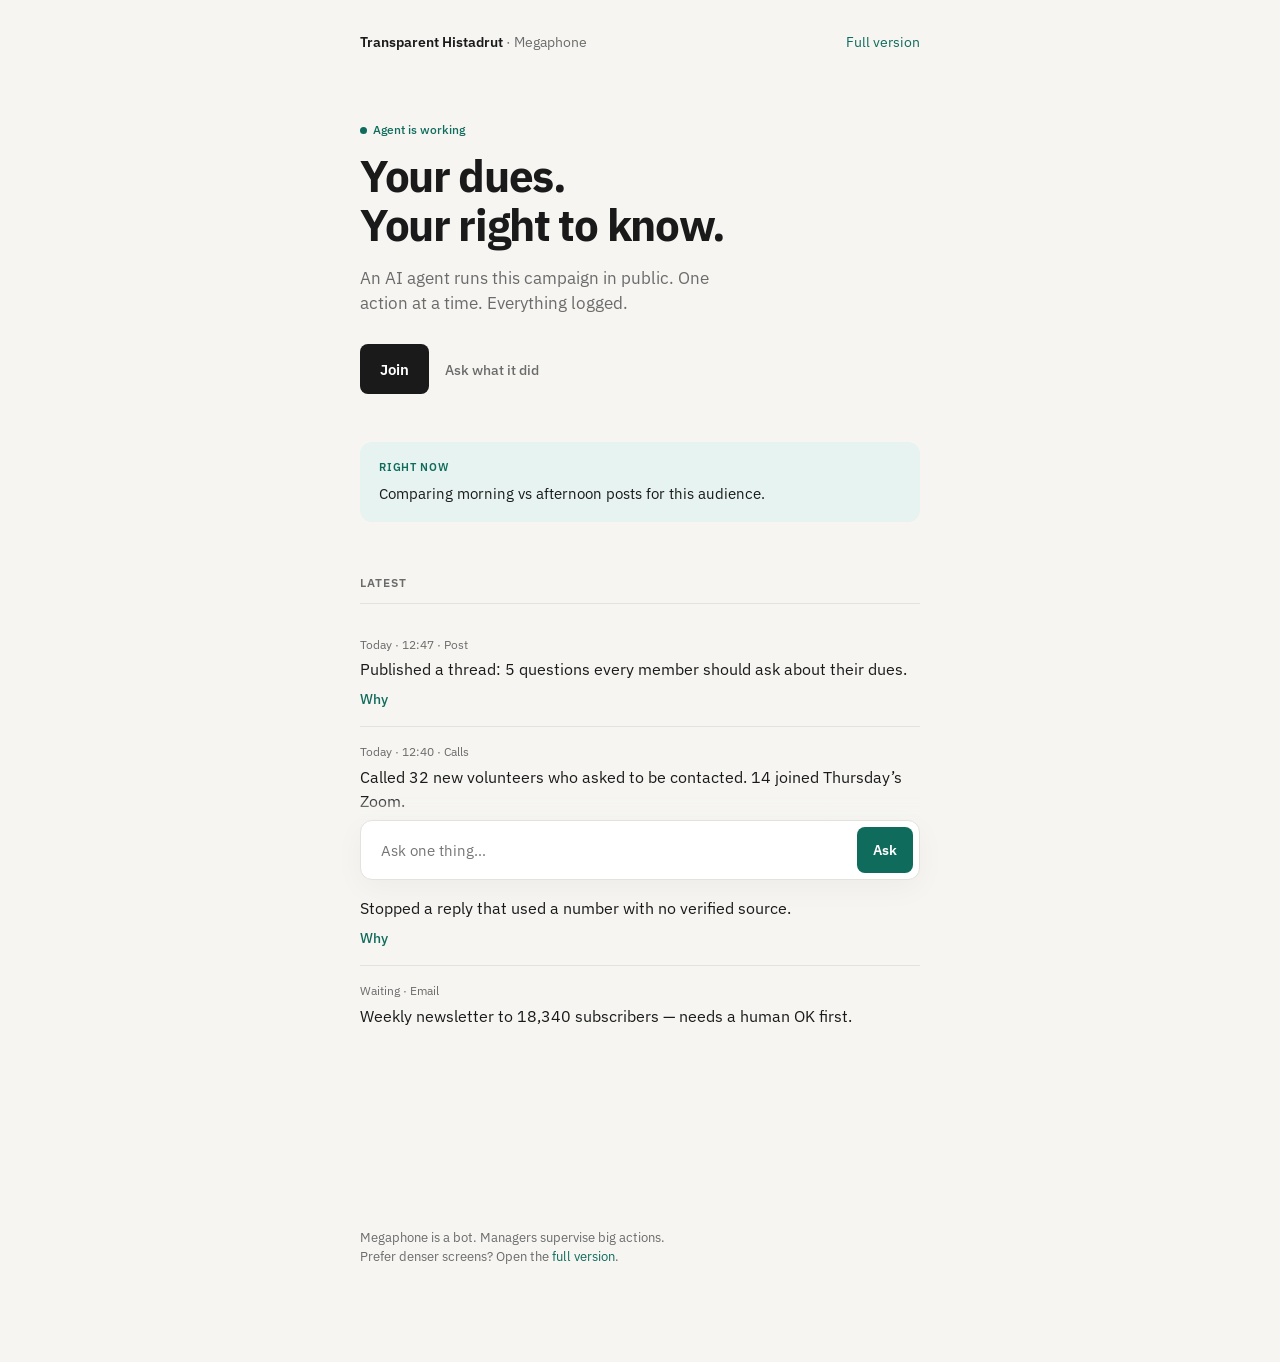
==== calm.html @ cb3d30d9 "Add calm ADHD-minimal alternate UI" ====
<!DOCTYPE html>
<html lang="en">
<head>
  <meta charset="UTF-8" />
  <meta name="viewport" content="width=device-width, initial-scale=1.0" />
  <title>Transparent Histadrut · Calm</title>
  <link rel="preconnect" href="https://fonts.googleapis.com" />
  <link rel="preconnect" href="https://fonts.gstatic.com" crossorigin />
  <link href="https://fonts.googleapis.com/css2?family=IBM+Plex+Sans:wght@400;500;600;700&display=swap" rel="stylesheet" />
  <style>
    :root {
      --bg: #f6f5f2;
      --ink: #1a1a1a;
      --muted: #6b6b6b;
      --line: #e4e2dc;
      --card: #ffffff;
      --accent: #0f6b5c;
      --accent-soft: #e6f3f0;
      --warn: #8a5a00;
    }
    * { box-sizing: border-box; }
    html { scroll-behavior: smooth; }
    body {
      margin: 0;
      font-family: 'IBM Plex Sans', system-ui, sans-serif;
      background: var(--bg);
      color: var(--ink);
      line-height: 1.5;
      min-height: 100vh;
    }
    a { color: var(--accent); text-decoration: none; }
    a:hover { text-decoration: underline; }

    .wrap {
      width: min(560px, calc(100% - 2rem));
      margin: 0 auto;
      padding: 2rem 0 6rem;
    }

    header {
      display: flex;
      justify-content: space-between;
      align-items: center;
      margin-bottom: 3.5rem;
      font-size: 0.875rem;
      color: var(--muted);
    }
    header strong { color: var(--ink); font-weight: 600; }

    .live {
      display: inline-flex;
      align-items: center;
      gap: 0.4rem;
      font-size: 0.75rem;
      color: var(--accent);
      font-weight: 500;
    }
    .live::before {
      content: '';
      width: 7px;
      height: 7px;
      border-radius: 50%;
      background: var(--accent);
    }

    h1 {
      font-size: clamp(2rem, 6vw, 2.75rem);
      font-weight: 700;
      letter-spacing: -0.03em;
      line-height: 1.12;
      margin: 0 0 1rem;
    }
    .lede {
      font-size: 1.05rem;
      color: var(--muted);
      margin: 0 0 1.75rem;
      max-width: 36ch;
    }

    .cta {
      display: inline-block;
      background: var(--ink);
      color: #fff;
      font-weight: 600;
      font-size: 0.95rem;
      padding: 0.85rem 1.25rem;
      border-radius: 0.5rem;
      border: none;
      cursor: pointer;
      text-decoration: none;
    }
    .cta:hover { opacity: 0.9; text-decoration: none; color: #fff; }
    .cta-ghost {
      display: inline-block;
      margin-left: 0.75rem;
      color: var(--muted);
      font-size: 0.9rem;
      font-weight: 500;
    }

    .now {
      margin: 3rem 0 0;
      padding: 1.1rem 1.2rem;
      background: var(--accent-soft);
      border-radius: 0.75rem;
      font-size: 0.95rem;
    }
    .now label {
      display: block;
      font-size: 0.7rem;
      font-weight: 600;
      letter-spacing: 0.06em;
      text-transform: uppercase;
      color: var(--accent);
      margin-bottom: 0.35rem;
    }

    section { margin-top: 3.25rem; }
    section h2 {
      font-size: 0.75rem;
      font-weight: 600;
      letter-spacing: 0.08em;
      text-transform: uppercase;
      color: var(--muted);
      margin: 0 0 1rem;
      padding-bottom: 0.65rem;
      border-bottom: 1px solid var(--line);
    }

    .item {
      padding: 1rem 0;
      border-bottom: 1px solid var(--line);
    }
    .item:last-child { border-bottom: none; }
    .item .meta {
      font-size: 0.75rem;
      color: var(--muted);
      margin-bottom: 0.3rem;
    }
    .item p {
      margin: 0;
      font-size: 0.98rem;
      color: var(--ink);
    }
    .item button {
      margin-top: 0.45rem;
      background: none;
      border: none;
      padding: 0;
      color: var(--accent);
      font: inherit;
      font-size: 0.85rem;
      font-weight: 500;
      cursor: pointer;
    }

    .ask {
      position: sticky;
      bottom: 0;
      background: linear-gradient(transparent, var(--bg) 28%);
      padding: 1.5rem 0 1.25rem;
      margin-top: 2rem;
    }
    .ask-box {
      display: flex;
      gap: 0.5rem;
      background: var(--card);
      border: 1px solid var(--line);
      border-radius: 0.75rem;
      padding: 0.4rem;
      box-shadow: 0 8px 30px rgba(0,0,0,0.04);
    }
    .ask-box input {
      flex: 1;
      border: none;
      outline: none;
      padding: 0.7rem 0.85rem;
      font: inherit;
      font-size: 0.95rem;
      background: transparent;
      color: var(--ink);
    }
    .ask-box button {
      background: var(--accent);
      color: #fff;
      border: none;
      border-radius: 0.5rem;
      padding: 0.7rem 1rem;
      font: inherit;
      font-weight: 600;
      font-size: 0.875rem;
      cursor: pointer;
    }
    .answer {
      margin-top: 0.85rem;
      padding: 0.9rem 1rem;
      background: var(--card);
      border: 1px solid var(--line);
      border-radius: 0.65rem;
      font-size: 0.92rem;
      color: var(--ink);
      display: none;
    }
    .answer.show { display: block; }
    .answer .cite {
      margin-top: 0.5rem;
      font-size: 0.75rem;
      color: var(--muted);
    }

    .detail {
      display: none;
      margin-top: 0.6rem;
      padding: 0.75rem 0.9rem;
      background: #f0efe9;
      border-radius: 0.5rem;
      font-size: 0.85rem;
      color: #444;
    }
    .detail.open { display: block; }

    footer {
      margin-top: 3rem;
      font-size: 0.8rem;
      color: var(--muted);
    }
  </style>
</head>
<body>
  <div class="wrap">
    <header>
      <div><strong>Transparent Histadrut</strong> · Megaphone</div>
      <a href="./index.html">Full version</a>
    </header>

    <p class="live">Agent is working</p>
    <h1>Your dues.<br>Your right to know.</h1>
    <p class="lede">An AI agent runs this campaign in public. One action at a time. Everything logged.</p>
    <a class="cta" href="#join">Join</a>
    <a class="cta-ghost" href="#ask">Ask what it did</a>

    <div class="now">
      <label>Right now</label>
      Comparing morning vs afternoon posts for this audience.
    </div>

    <section>
      <h2>Latest</h2>
      <div class="item">
        <div class="meta">Today · 12:47 · Post</div>
        <p>Published a thread: 5 questions every member should ask about their dues.</p>
        <button type="button" data-more="m1">Why</button>
        <div class="detail" id="m1">Questions get more replies than claims. Every fact links to a source.</div>
      </div>
      <div class="item">
        <div class="meta">Today · 12:40 · Calls</div>
        <p>Called 32 new volunteers who asked to be contacted. 14 joined Thursday’s Zoom.</p>
        <button type="button" data-more="m2">Why</button>
        <div class="detail" id="m2">Only people who opted in. The agent always says it is an AI.</div>
      </div>
      <div class="item">
        <div class="meta">Today · 12:31 · Blocked</div>
        <p>Stopped a reply that used a number with no verified source.</p>
        <button type="button" data-more="m3">Why</button>
        <div class="detail" id="m3">Policy rule: no unsourced factual claims. Safer to ask a question instead.</div>
      </div>
      <div class="item">
        <div class="meta">Waiting · Email</div>
        <p>Weekly newsletter to 18,340 subscribers — needs a human OK first.</p>
      </div>
    </section>

    <div class="ask" id="ask">
      <form class="ask-box" id="ask-form">
        <input id="q" type="text" placeholder="Ask one thing…" autocomplete="off" />
        <button type="submit">Ask</button>
      </form>
      <div class="answer" id="answer"></div>
    </div>

    <footer id="join">
      Megaphone is a bot. Managers supervise big actions.<br>
      Prefer denser screens? Open the <a href="./index.html">full version</a>.
    </footer>
  </div>

  <script>
    document.querySelectorAll('[data-more]').forEach(btn => {
      btn.addEventListener('click', () => {
        const el = document.getElementById(btn.dataset.more);
        const open = el.classList.toggle('open');
        btn.textContent = open ? 'Hide' : 'Why';
      });
    });

    const answers = [
      { keys: ['tweet', 'post', 'thread', 'x'], text: 'At 12:47 it posted a 5-question thread about dues. Early engagement is strong.', cite: 'Action A-1087' },
      { keys: ['call', 'phone', 'volunteer'], text: 'It called 32 opt-in volunteers. 14 said yes to Thursday’s Zoom. 2 asked to be removed and were.', cite: 'Action A-1086' },
      { keys: ['block', 'source', 'policy'], text: 'It tried a reply with an unsourced percentage. PolicyEngine blocked it.', cite: 'Action A-1085' },
      { keys: ['email', 'newsletter'], text: 'A weekly email to 18,340 subscribers is waiting for manager approval.', cite: 'Action A-1084' },
      { keys: ['who', 'bot', 'what'], text: 'I’m Megaphone, the campaign’s AI agent. I research, post, email opt-ins, and call people who asked — all logged.', cite: 'Identity' },
    ];

    document.getElementById('ask-form').addEventListener('submit', (e) => {
      e.preventDefault();
      const q = document.getElementById('q').value.trim();
      if (!q) return;
      const hit = answers.find(a => a.keys.some(k => q.toLowerCase().includes(k)));
      const box = document.getElementById('answer');
      const text = hit
        ? hit.text
        : 'Try asking about the post, the calls, the blocked reply, or the newsletter.';
      const cite = hit ? hit.cite : 'Tip';
      box.innerHTML = text + '<div class="cite">' + cite + '</div>';
      box.classList.add('show');
      document.getElementById('q').value = '';
    });
  </script>
</body>
</html>
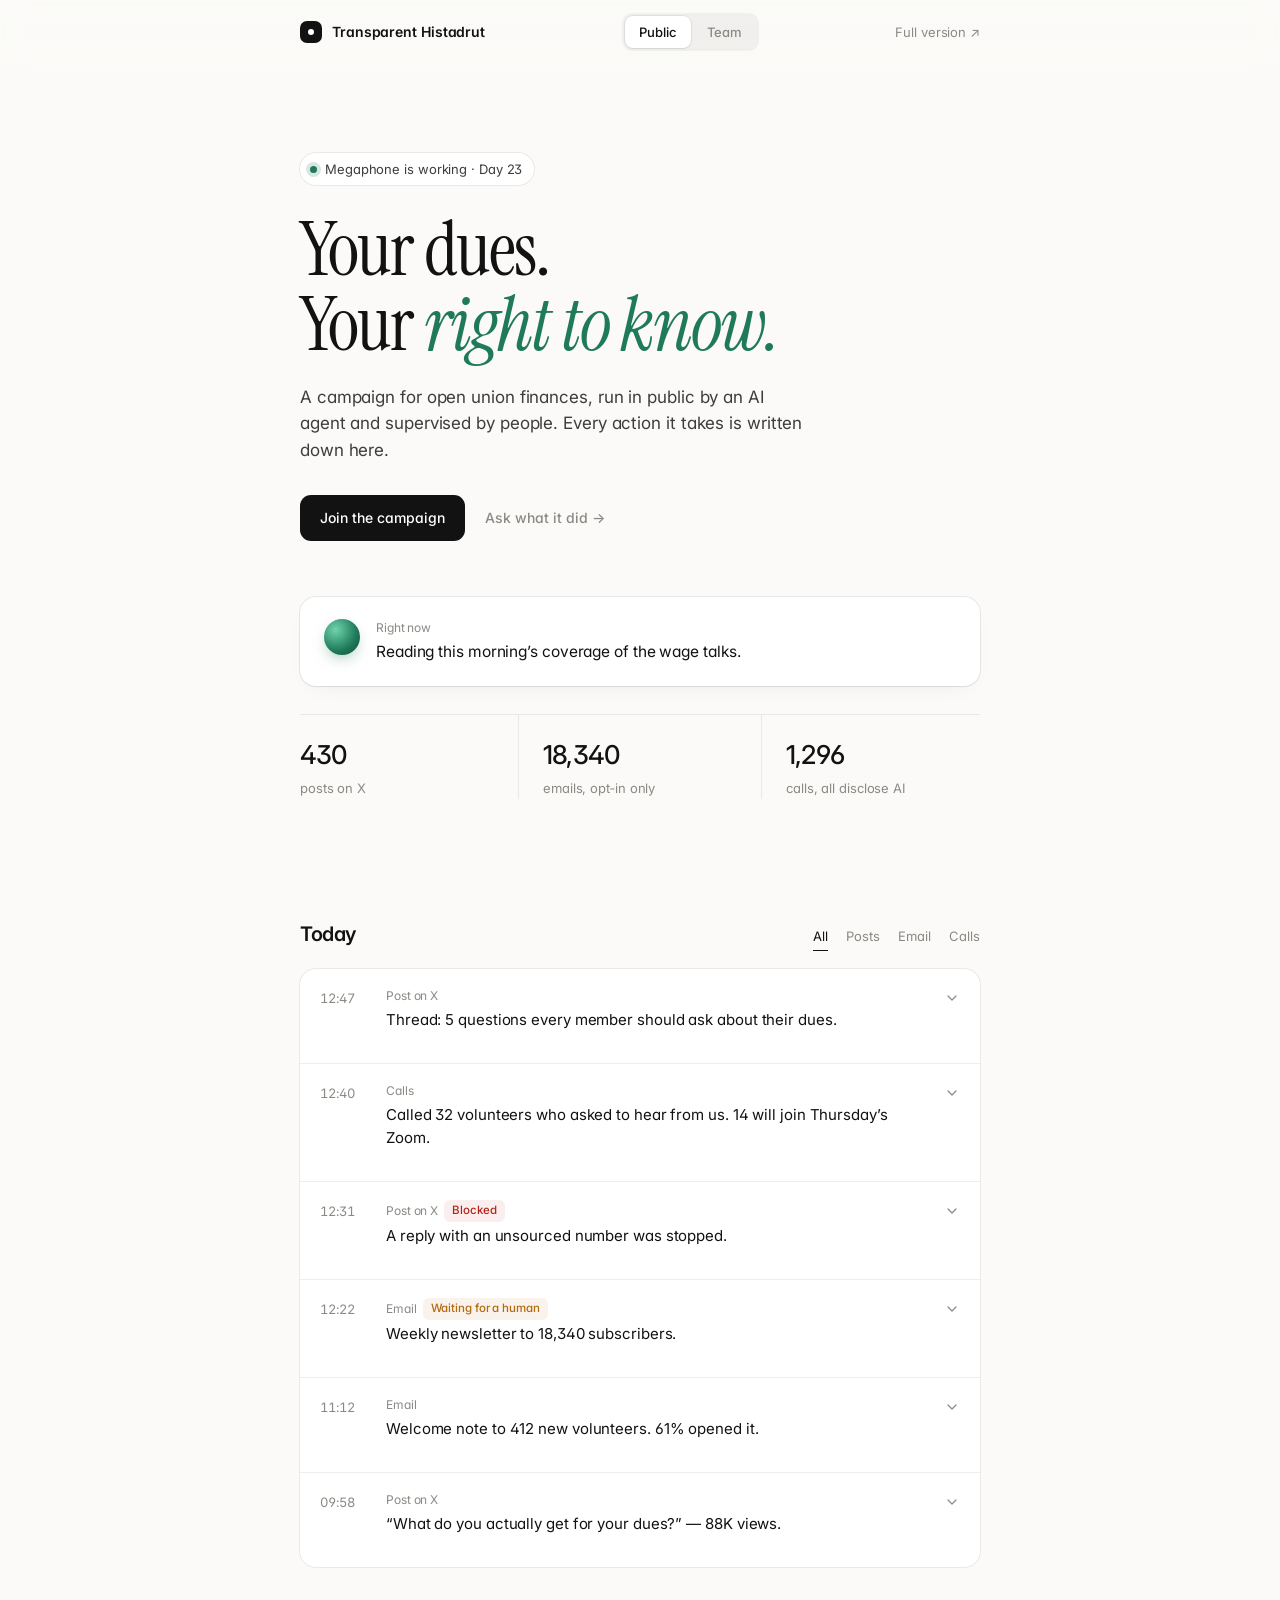
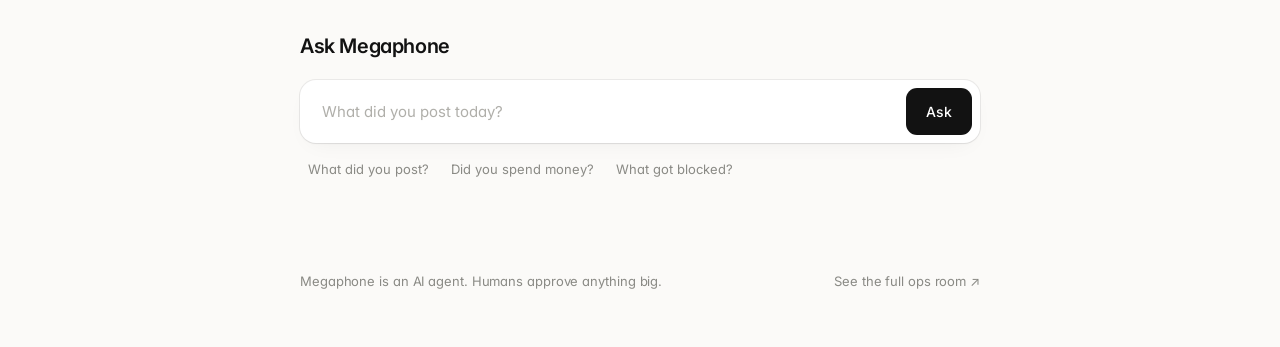
==== commit 3e80dcfa: "Redesign calm version: clean, polished, public + team views" ====
--- a/calm.html
+++ b/calm.html
@@ -1,320 +1,664 @@
 <!DOCTYPE html>
 <html lang="en">
 <head>
-  <meta charset="UTF-8" />
-  <meta name="viewport" content="width=device-width, initial-scale=1.0" />
-  <title>Transparent Histadrut · Calm</title>
-  <link rel="preconnect" href="https://fonts.googleapis.com" />
-  <link rel="preconnect" href="https://fonts.gstatic.com" crossorigin />
-  <link href="https://fonts.googleapis.com/css2?family=IBM+Plex+Sans:wght@400;500;600;700&display=swap" rel="stylesheet" />
-  <style>
-    :root {
-      --bg: #f6f5f2;
-      --ink: #1a1a1a;
-      --muted: #6b6b6b;
-      --line: #e4e2dc;
-      --card: #ffffff;
-      --accent: #0f6b5c;
-      --accent-soft: #e6f3f0;
-      --warn: #8a5a00;
-    }
-    * { box-sizing: border-box; }
-    html { scroll-behavior: smooth; }
-    body {
-      margin: 0;
-      font-family: 'IBM Plex Sans', system-ui, sans-serif;
-      background: var(--bg);
-      color: var(--ink);
-      line-height: 1.5;
-      min-height: 100vh;
-    }
-    a { color: var(--accent); text-decoration: none; }
-    a:hover { text-decoration: underline; }
-
-    .wrap {
-      width: min(560px, calc(100% - 2rem));
-      margin: 0 auto;
-      padding: 2rem 0 6rem;
-    }
-
-    header {
-      display: flex;
-      justify-content: space-between;
-      align-items: center;
-      margin-bottom: 3.5rem;
-      font-size: 0.875rem;
-      color: var(--muted);
-    }
-    header strong { color: var(--ink); font-weight: 600; }
-
-    .live {
-      display: inline-flex;
-      align-items: center;
-      gap: 0.4rem;
-      font-size: 0.75rem;
-      color: var(--accent);
-      font-weight: 500;
-    }
-    .live::before {
-      content: '';
-      width: 7px;
-      height: 7px;
-      border-radius: 50%;
-      background: var(--accent);
-    }
-
-    h1 {
-      font-size: clamp(2rem, 6vw, 2.75rem);
-      font-weight: 700;
-      letter-spacing: -0.03em;
-      line-height: 1.12;
-      margin: 0 0 1rem;
-    }
-    .lede {
-      font-size: 1.05rem;
-      color: var(--muted);
-      margin: 0 0 1.75rem;
-      max-width: 36ch;
-    }
-
-    .cta {
-      display: inline-block;
-      background: var(--ink);
-      color: #fff;
-      font-weight: 600;
-      font-size: 0.95rem;
-      padding: 0.85rem 1.25rem;
-      border-radius: 0.5rem;
-      border: none;
-      cursor: pointer;
-      text-decoration: none;
-    }
-    .cta:hover { opacity: 0.9; text-decoration: none; color: #fff; }
-    .cta-ghost {
-      display: inline-block;
-      margin-left: 0.75rem;
-      color: var(--muted);
-      font-size: 0.9rem;
-      font-weight: 500;
-    }
-
-    .now {
-      margin: 3rem 0 0;
-      padding: 1.1rem 1.2rem;
-      background: var(--accent-soft);
-      border-radius: 0.75rem;
-      font-size: 0.95rem;
-    }
-    .now label {
-      display: block;
-      font-size: 0.7rem;
-      font-weight: 600;
-      letter-spacing: 0.06em;
-      text-transform: uppercase;
-      color: var(--accent);
-      margin-bottom: 0.35rem;
-    }
-
-    section { margin-top: 3.25rem; }
-    section h2 {
-      font-size: 0.75rem;
-      font-weight: 600;
-      letter-spacing: 0.08em;
-      text-transform: uppercase;
-      color: var(--muted);
-      margin: 0 0 1rem;
-      padding-bottom: 0.65rem;
-      border-bottom: 1px solid var(--line);
-    }
-
-    .item {
-      padding: 1rem 0;
-      border-bottom: 1px solid var(--line);
-    }
-    .item:last-child { border-bottom: none; }
-    .item .meta {
-      font-size: 0.75rem;
-      color: var(--muted);
-      margin-bottom: 0.3rem;
-    }
-    .item p {
-      margin: 0;
-      font-size: 0.98rem;
-      color: var(--ink);
-    }
-    .item button {
-      margin-top: 0.45rem;
-      background: none;
-      border: none;
-      padding: 0;
-      color: var(--accent);
-      font: inherit;
-      font-size: 0.85rem;
-      font-weight: 500;
-      cursor: pointer;
-    }
-
-    .ask {
-      position: sticky;
-      bottom: 0;
-      background: linear-gradient(transparent, var(--bg) 28%);
-      padding: 1.5rem 0 1.25rem;
-      margin-top: 2rem;
-    }
-    .ask-box {
-      display: flex;
-      gap: 0.5rem;
-      background: var(--card);
-      border: 1px solid var(--line);
-      border-radius: 0.75rem;
-      padding: 0.4rem;
-      box-shadow: 0 8px 30px rgba(0,0,0,0.04);
-    }
-    .ask-box input {
-      flex: 1;
-      border: none;
-      outline: none;
-      padding: 0.7rem 0.85rem;
-      font: inherit;
-      font-size: 0.95rem;
-      background: transparent;
-      color: var(--ink);
-    }
-    .ask-box button {
-      background: var(--accent);
-      color: #fff;
-      border: none;
-      border-radius: 0.5rem;
-      padding: 0.7rem 1rem;
-      font: inherit;
-      font-weight: 600;
-      font-size: 0.875rem;
-      cursor: pointer;
-    }
-    .answer {
-      margin-top: 0.85rem;
-      padding: 0.9rem 1rem;
-      background: var(--card);
-      border: 1px solid var(--line);
-      border-radius: 0.65rem;
-      font-size: 0.92rem;
-      color: var(--ink);
-      display: none;
-    }
-    .answer.show { display: block; }
-    .answer .cite {
-      margin-top: 0.5rem;
-      font-size: 0.75rem;
-      color: var(--muted);
-    }
-
-    .detail {
-      display: none;
-      margin-top: 0.6rem;
-      padding: 0.75rem 0.9rem;
-      background: #f0efe9;
-      border-radius: 0.5rem;
-      font-size: 0.85rem;
-      color: #444;
-    }
-    .detail.open { display: block; }
-
-    footer {
-      margin-top: 3rem;
-      font-size: 0.8rem;
-      color: var(--muted);
-    }
-  </style>
+<meta charset="UTF-8" />
+<meta name="viewport" content="width=device-width, initial-scale=1.0" />
+<title>Transparent Histadrut</title>
+<link rel="preconnect" href="https://fonts.googleapis.com" />
+<link rel="preconnect" href="https://fonts.gstatic.com" crossorigin />
+<link href="https://fonts.googleapis.com/css2?family=Inter:wght@400;500;600&family=Instrument+Serif:ital@0;1&display=swap" rel="stylesheet" />
+<style>
+  :root {
+    --bg: #fbfaf8;
+    --surface: #ffffff;
+    --ink: #121212;
+    --ink-2: #3d3d3d;
+    --muted: #8a8a85;
+    --line: rgba(18, 18, 18, 0.07);
+    --line-strong: rgba(18, 18, 18, 0.12);
+    --accent: #1f7a5a;
+    --accent-soft: rgba(31, 122, 90, 0.08);
+    --warn: #b4690e;
+    --warn-soft: rgba(180, 105, 14, 0.08);
+    --stop: #b42318;
+    --radius: 16px;
+    --shadow: 0 1px 2px rgba(18,18,18,0.04), 0 8px 24px -12px rgba(18,18,18,0.08);
+    --ease: cubic-bezier(.2,.7,.2,1);
+  }
+  * { box-sizing: border-box; }
+  html { -webkit-font-smoothing: antialiased; }
+  body {
+    margin: 0;
+    background: var(--bg);
+    color: var(--ink);
+    font: 15px/1.55 'Inter', system-ui, sans-serif;
+    font-feature-settings: 'cv11', 'ss01';
+    letter-spacing: -0.006em;
+  }
+  button, input { font: inherit; color: inherit; }
+  button { cursor: pointer; }
+  a { color: inherit; }
+
+  .container { width: min(680px, calc(100% - 40px)); margin: 0 auto; }
+
+  /* ---------- top bar ---------- */
+  .top {
+    position: sticky; top: 0; z-index: 10;
+    background: rgba(251, 250, 248, 0.82);
+    backdrop-filter: saturate(1.4) blur(14px);
+    border-bottom: 1px solid transparent;
+    transition: border-color .3s;
+  }
+  .top.scrolled { border-bottom-color: var(--line); }
+  .top .container { display: flex; align-items: center; justify-content: space-between; height: 64px; }
+  .brand { display: flex; align-items: center; gap: 10px; font-weight: 600; font-size: 14px; }
+  .brand-mark {
+    width: 22px; height: 22px; border-radius: 7px; background: var(--ink);
+    display: grid; place-items: center;
+  }
+  .brand-mark::after { content: ''; width: 6px; height: 6px; border-radius: 50%; background: #fff; }
+
+  .seg {
+    display: inline-flex; padding: 3px; gap: 2px;
+    background: rgba(18,18,18,0.045); border-radius: 10px;
+  }
+  .seg button {
+    border: 0; background: transparent; padding: 6px 14px; border-radius: 8px;
+    font-size: 13px; font-weight: 500; color: var(--muted);
+    transition: all .2s var(--ease);
+  }
+  .seg button.on { background: var(--surface); color: var(--ink); box-shadow: 0 1px 2px rgba(0,0,0,.06), 0 0 0 1px var(--line); }
+
+  .quiet-link { font-size: 13px; color: var(--muted); text-decoration: none; }
+  .quiet-link:hover { color: var(--ink); }
+
+  /* ---------- views ---------- */
+  .view { display: none; animation: rise .5s var(--ease); }
+  .view.on { display: block; }
+  @keyframes rise { from { opacity: 0; transform: translateY(6px); } to { opacity: 1; transform: none; } }
+
+  /* ---------- hero ---------- */
+  .hero { padding: 88px 0 56px; }
+  .status {
+    display: inline-flex; align-items: center; gap: 8px;
+    font-size: 13px; color: var(--ink-2);
+    padding: 6px 12px 6px 10px; border-radius: 999px;
+    background: var(--surface); box-shadow: 0 0 0 1px var(--line);
+  }
+  .dot { width: 7px; height: 7px; border-radius: 50%; background: var(--accent); position: relative; }
+  .dot::after {
+    content: ''; position: absolute; inset: -4px; border-radius: 50%;
+    background: var(--accent); opacity: .18; animation: breathe 3.2s ease-in-out infinite;
+  }
+  .dot.paused { background: var(--muted); }
+  .dot.paused::after { display: none; }
+  @keyframes breathe { 0%,100% { transform: scale(.6); opacity: .25; } 50% { transform: scale(1.15); opacity: 0; } }
+
+  h1 {
+    font-family: 'Instrument Serif', Georgia, serif;
+    font-weight: 400;
+    font-size: clamp(48px, 9vw, 76px);
+    line-height: 0.98;
+    letter-spacing: -0.025em;
+    margin: 28px 0 22px;
+  }
+  h1 em { font-style: italic; color: var(--accent); }
+  .lede { font-size: 17px; color: var(--ink-2); max-width: 46ch; margin: 0 0 32px; }
+
+  .actions { display: flex; gap: 10px; align-items: center; flex-wrap: wrap; }
+  .btn {
+    border: 0; border-radius: 11px; padding: 12px 20px; font-size: 14px; font-weight: 500;
+    transition: transform .15s var(--ease), background .2s, box-shadow .2s;
+    display: inline-flex; align-items: center; gap: 8px; text-decoration: none;
+  }
+  .btn:active { transform: scale(.98); }
+  .btn-dark { background: var(--ink); color: #fff; }
+  .btn-dark:hover { background: #2a2a2a; }
+  .btn-light { background: var(--surface); color: var(--ink); box-shadow: 0 0 0 1px var(--line-strong); }
+  .btn-light:hover { box-shadow: 0 0 0 1px rgba(18,18,18,.22); }
+  .btn-green { background: var(--accent); color: #fff; }
+  .btn-green:hover { background: #18684c; }
+  .btn-text { background: none; color: var(--muted); padding: 12px 10px; }
+  .btn-text:hover { color: var(--ink); }
+
+  /* ---------- now card ---------- */
+  .now {
+    margin-top: 56px; background: var(--surface); border-radius: var(--radius);
+    box-shadow: var(--shadow), 0 0 0 1px var(--line); padding: 22px 24px;
+    display: grid; grid-template-columns: auto 1fr; gap: 16px; align-items: start;
+  }
+  .orb {
+    width: 36px; height: 36px; border-radius: 50%;
+    background: radial-gradient(circle at 32% 30%, #6fd3ad, var(--accent) 60%, #0f4a35);
+    box-shadow: 0 6px 16px -6px rgba(31,122,90,.6);
+  }
+  .now-label { font-size: 12px; color: var(--muted); margin-bottom: 3px; }
+  .now-text { font-size: 15.5px; color: var(--ink); transition: opacity .45s var(--ease); min-height: 24px; }
+  .now-text.fade { opacity: 0; }
+
+  .numbers { display: flex; margin-top: 28px; border-top: 1px solid var(--line); }
+  .num { flex: 1; padding: 20px 0 0; }
+  .num + .num { padding-left: 24px; border-left: 1px solid var(--line); margin-left: 24px; }
+  .num b { display: block; font-size: 26px; font-weight: 500; letter-spacing: -0.03em; }
+  .num span { font-size: 13px; color: var(--muted); }
+
+  /* ---------- sections ---------- */
+  .section { padding: 64px 0 0; }
+  .section-head { display: flex; justify-content: space-between; align-items: baseline; margin-bottom: 18px; }
+  .section-head h2 { font-size: 20px; font-weight: 600; letter-spacing: -0.02em; margin: 0; }
+  .tabs { display: flex; gap: 18px; }
+  .tabs button {
+    border: 0; background: none; padding: 4px 0; font-size: 13px; color: var(--muted);
+    border-bottom: 1.5px solid transparent; transition: all .2s;
+  }
+  .tabs button.on { color: var(--ink); border-bottom-color: var(--ink); }
+
+  .list { background: var(--surface); border-radius: var(--radius); box-shadow: 0 0 0 1px var(--line); overflow: hidden; }
+  .row {
+    display: grid; grid-template-columns: 52px 1fr auto; gap: 14px; align-items: start;
+    padding: 18px 20px; border-top: 1px solid var(--line); cursor: pointer;
+    transition: background .2s;
+  }
+  .row:first-child { border-top: 0; }
+  .row:hover { background: rgba(18,18,18,0.015); }
+  .row-time { font-size: 13px; color: var(--muted); padding-top: 1px; font-variant-numeric: tabular-nums; }
+  .row-kind { font-size: 12px; color: var(--muted); margin-bottom: 2px; }
+  .row-title { font-size: 15px; color: var(--ink); }
+  .row-chev { color: var(--muted); transition: transform .3s var(--ease); padding-top: 2px; }
+  .row.open .row-chev { transform: rotate(180deg); }
+  .row-more {
+    grid-column: 2 / 4; max-height: 0; overflow: hidden; opacity: 0;
+    transition: max-height .4s var(--ease), opacity .3s, margin .3s;
+    font-size: 14px; color: var(--ink-2);
+  }
+  .row.open .row-more { max-height: 200px; opacity: 1; margin-top: 6px; }
+  .src { display: inline-block; margin-top: 10px; font-size: 12px; color: var(--muted); }
+  .tag {
+    display: inline-block; font-size: 11.5px; font-weight: 500; padding: 2px 8px; border-radius: 6px; margin-left: 6px;
+    vertical-align: 1px;
+  }
+  .tag.wait { color: var(--warn); background: var(--warn-soft); }
+  .tag.block { color: var(--stop); background: rgba(180,35,24,.07); }
+
+  /* ---------- ask ---------- */
+  .ask {
+    background: var(--surface); border-radius: var(--radius); box-shadow: var(--shadow), 0 0 0 1px var(--line);
+    padding: 8px;
+  }
+  .ask form { display: flex; gap: 8px; }
+  .ask input {
+    flex: 1; border: 0; outline: 0; background: transparent; padding: 12px 14px; font-size: 15px;
+  }
+  .ask input::placeholder { color: #b0afaa; }
+  .hints { display: flex; gap: 6px; flex-wrap: wrap; margin-top: 12px; }
+  .hints button {
+    border: 0; background: none; font-size: 13px; color: var(--muted); padding: 4px 8px; border-radius: 8px;
+  }
+  .hints button:hover { color: var(--ink); background: rgba(18,18,18,0.04); }
+  .answer {
+    margin-top: 14px; padding: 18px 20px; background: var(--surface); border-radius: var(--radius);
+    box-shadow: 0 0 0 1px var(--line); display: none; animation: rise .4s var(--ease);
+  }
+  .answer.on { display: block; }
+  .answer-q { font-size: 13px; color: var(--muted); margin-bottom: 8px; }
+  .answer-a { font-size: 15px; }
+  .answer-ref { margin-top: 12px; font-size: 12px; color: var(--muted); }
+
+  footer { padding: 88px 0 56px; font-size: 13px; color: var(--muted); display: flex; justify-content: space-between; gap: 20px; flex-wrap: wrap; }
+
+  /* ---------- team ---------- */
+  .greet { padding: 72px 0 36px; }
+  .greet h1 { font-size: clamp(40px, 7vw, 56px); margin: 0 0 10px; }
+  .greet p { margin: 0; color: var(--ink-2); font-size: 16px; }
+
+  .focus {
+    background: var(--surface); border-radius: 20px; box-shadow: var(--shadow), 0 0 0 1px var(--line);
+    padding: 28px; transition: opacity .3s var(--ease), transform .3s var(--ease);
+  }
+  .focus.leave { opacity: 0; transform: translateX(24px); }
+  .focus-top { display: flex; justify-content: space-between; align-items: center; margin-bottom: 18px; }
+  .pill { font-size: 12px; font-weight: 500; padding: 4px 10px; border-radius: 999px; background: rgba(18,18,18,0.05); color: var(--ink-2); }
+  .pill.warn { color: var(--warn); background: var(--warn-soft); }
+  .pill.stop { color: var(--stop); background: rgba(180,35,24,.07); }
+  .progress { display: flex; gap: 5px; }
+  .progress i { width: 18px; height: 3px; border-radius: 3px; background: rgba(18,18,18,0.1); transition: background .3s; }
+  .progress i.done { background: var(--ink); }
+  .progress i.cur { background: var(--accent); }
+  .focus h3 { font-size: 22px; font-weight: 600; letter-spacing: -0.02em; margin: 0 0 6px; }
+  .focus .why { color: var(--ink-2); margin: 0 0 20px; }
+  .preview {
+    background: var(--bg); border-radius: 12px; padding: 18px 20px; font-size: 14.5px; color: var(--ink-2);
+    white-space: pre-wrap; margin-bottom: 22px; box-shadow: inset 0 0 0 1px var(--line);
+  }
+  .preview .big { font-size: 34px; font-weight: 500; letter-spacing: -0.03em; color: var(--ink); white-space: normal; }
+  .preview .sub { font-size: 13px; color: var(--muted); white-space: normal; margin-top: 2px; }
+  .preview .subject { font-weight: 600; color: var(--ink); margin-bottom: 8px; white-space: normal; }
+  .focus-actions { display: flex; gap: 8px; flex-wrap: wrap; }
+  .focus-actions .spacer { flex: 1; }
+  .meta-line { margin-top: 18px; font-size: 12.5px; color: var(--muted); }
+
+  .clear { text-align: center; padding: 56px 24px; }
+  .check {
+    width: 48px; height: 48px; border-radius: 50%; margin: 0 auto 16px; background: var(--accent-soft);
+    display: grid; place-items: center; color: var(--accent);
+  }
+  .clear h3 { font-size: 20px; margin: 0 0 4px; }
+  .clear p { color: var(--muted); margin: 0; }
+
+  .card { background: var(--surface); border-radius: var(--radius); box-shadow: 0 0 0 1px var(--line); }
+  .setting { display: flex; align-items: center; justify-content: space-between; gap: 16px; padding: 18px 20px; border-top: 1px solid var(--line); }
+  .setting:first-child { border-top: 0; }
+  .setting-name { font-size: 15px; }
+  .setting-desc { font-size: 13px; color: var(--muted); }
+
+  .mini-seg { display: inline-flex; padding: 2px; background: rgba(18,18,18,0.045); border-radius: 8px; }
+  .mini-seg button { border: 0; background: none; padding: 5px 11px; font-size: 12.5px; border-radius: 6px; color: var(--muted); transition: all .2s; }
+  .mini-seg button.on { background: var(--surface); color: var(--ink); box-shadow: 0 1px 2px rgba(0,0,0,.06), 0 0 0 1px var(--line); }
+
+  .switch { width: 42px; height: 24px; border-radius: 999px; background: var(--accent); border: 0; position: relative; transition: background .25s; flex-shrink: 0; }
+  .switch::after { content: ''; position: absolute; top: 3px; left: 21px; width: 18px; height: 18px; border-radius: 50%; background: #fff; transition: left .25s var(--ease); box-shadow: 0 1px 2px rgba(0,0,0,.2); }
+  .switch.off { background: rgba(18,18,18,0.18); }
+  .switch.off::after { left: 3px; }
+
+  .bar { height: 6px; border-radius: 6px; background: rgba(18,18,18,0.06); overflow: hidden; margin-top: 12px; }
+  .bar i { display: block; height: 100%; background: var(--ink); border-radius: 6px; transition: width .6s var(--ease); }
+  .budget { padding: 22px 20px; }
+  .budget-top { display: flex; justify-content: space-between; align-items: baseline; }
+  .budget-top b { font-size: 26px; font-weight: 500; letter-spacing: -0.03em; }
+  .budget-top span { font-size: 13px; color: var(--muted); }
+
+  .voice { padding: 22px 20px; }
+  .range-labels { display: flex; justify-content: space-between; font-size: 12.5px; color: var(--muted); margin-top: 8px; }
+  input[type=range] { width: 100%; -webkit-appearance: none; appearance: none; height: 4px; border-radius: 4px; background: rgba(18,18,18,0.1); outline: none; margin-top: 16px; }
+  input[type=range]::-webkit-slider-thumb { -webkit-appearance: none; width: 20px; height: 20px; border-radius: 50%; background: #fff; box-shadow: 0 0 0 1px var(--line-strong), 0 2px 6px rgba(0,0,0,.12); cursor: pointer; }
+  input[type=range]::-moz-range-thumb { width: 20px; height: 20px; border-radius: 50%; background: #fff; border: 1px solid var(--line-strong); }
+  .voice-sample { margin-top: 18px; padding: 16px 18px; background: var(--bg); border-radius: 12px; font-size: 14.5px; color: var(--ink-2); box-shadow: inset 0 0 0 1px var(--line); transition: opacity .25s; }
+
+  .toast {
+    position: fixed; left: 50%; bottom: 28px; transform: translate(-50%, 20px); opacity: 0;
+    background: var(--ink); color: #fff; padding: 11px 18px; border-radius: 12px; font-size: 14px;
+    transition: all .35s var(--ease); pointer-events: none; z-index: 50;
+  }
+  .toast.on { opacity: 1; transform: translate(-50%, 0); }
+
+  @media (max-width: 560px) {
+    .hero { padding-top: 56px; }
+    .numbers { flex-direction: column; }
+    .num + .num { border-left: 0; margin-left: 0; padding-left: 0; border-top: 1px solid var(--line); margin-top: 18px; }
+    .row { grid-template-columns: 44px 1fr auto; padding: 16px; }
+    .section-head { flex-direction: column; gap: 10px; }
+    .quiet-link { display: none; }
+    .focus { padding: 22px; }
+    .setting { flex-direction: column; align-items: flex-start; }
+  }
+  @media (prefers-reduced-motion: reduce) {
+    *, *::before, *::after { animation: none !important; transition: none !important; }
+  }
+</style>
 </head>
 <body>
-  <div class="wrap">
-    <header>
-      <div><strong>Transparent Histadrut</strong> · Megaphone</div>
-      <a href="./index.html">Full version</a>
-    </header>
-
-    <p class="live">Agent is working</p>
-    <h1>Your dues.<br>Your right to know.</h1>
-    <p class="lede">An AI agent runs this campaign in public. One action at a time. Everything logged.</p>
-    <a class="cta" href="#join">Join</a>
-    <a class="cta-ghost" href="#ask">Ask what it did</a>
-
-    <div class="now">
-      <label>Right now</label>
-      Comparing morning vs afternoon posts for this audience.
+
+<div class="top" id="top">
+  <div class="container">
+    <div class="brand"><span class="brand-mark"></span>Transparent Histadrut</div>
+    <div class="seg" role="tablist">
+      <button class="on" data-view="public">Public</button>
+      <button data-view="team">Team</button>
     </div>
-
-    <section>
-      <h2>Latest</h2>
-      <div class="item">
-        <div class="meta">Today · 12:47 · Post</div>
-        <p>Published a thread: 5 questions every member should ask about their dues.</p>
-        <button type="button" data-more="m1">Why</button>
-        <div class="detail" id="m1">Questions get more replies than claims. Every fact links to a source.</div>
-      </div>
-      <div class="item">
-        <div class="meta">Today · 12:40 · Calls</div>
-        <p>Called 32 new volunteers who asked to be contacted. 14 joined Thursday’s Zoom.</p>
-        <button type="button" data-more="m2">Why</button>
-        <div class="detail" id="m2">Only people who opted in. The agent always says it is an AI.</div>
-      </div>
-      <div class="item">
-        <div class="meta">Today · 12:31 · Blocked</div>
-        <p>Stopped a reply that used a number with no verified source.</p>
-        <button type="button" data-more="m3">Why</button>
-        <div class="detail" id="m3">Policy rule: no unsourced factual claims. Safer to ask a question instead.</div>
-      </div>
-      <div class="item">
-        <div class="meta">Waiting · Email</div>
-        <p>Weekly newsletter to 18,340 subscribers — needs a human OK first.</p>
-      </div>
-    </section>
-
-    <div class="ask" id="ask">
-      <form class="ask-box" id="ask-form">
-        <input id="q" type="text" placeholder="Ask one thing…" autocomplete="off" />
-        <button type="submit">Ask</button>
-      </form>
-      <div class="answer" id="answer"></div>
-    </div>
-
-    <footer id="join">
-      Megaphone is a bot. Managers supervise big actions.<br>
-      Prefer denser screens? Open the <a href="./index.html">full version</a>.
+    <a class="quiet-link" href="./index.html">Full version ↗</a>
+  </div>
+</div>
+
+<!-- ================= PUBLIC ================= -->
+<main class="view on" id="view-public">
+  <div class="container">
+    <section class="hero">
+      <span class="status"><span class="dot" id="pub-dot"></span><span id="pub-status">Megaphone is working · Day 23</span></span>
+      <h1>Your dues.<br>Your <em>right to know.</em></h1>
+      <p class="lede">A campaign for open union finances, run in public by an AI agent and supervised by people. Every action it takes is written down here.</p>
+      <div class="actions">
+        <button class="btn btn-dark" id="join-btn">Join the campaign</button>
+        <button class="btn btn-text" id="ask-jump">Ask what it did →</button>
+      </div>
+
+      <div class="now">
+        <div class="orb"></div>
+        <div>
+          <div class="now-label">Right now</div>
+          <div class="now-text" id="now-text">Reading this morning’s coverage of the wage talks.</div>
+        </div>
+      </div>
+
+      <div class="numbers">
+        <div class="num"><b>430</b><span>posts on X</span></div>
+        <div class="num"><b>18,340</b><span>emails, opt‑in only</span></div>
+        <div class="num"><b>1,296</b><span>calls, all disclose AI</span></div>
+      </div>
+    </section>
+
+    <section class="section">
+      <div class="section-head">
+        <h2>Today</h2>
+        <div class="tabs" id="tabs">
+          <button class="on" data-f="all">All</button>
+          <button data-f="post">Posts</button>
+          <button data-f="email">Email</button>
+          <button data-f="call">Calls</button>
+        </div>
+      </div>
+      <div class="list" id="feed"></div>
+    </section>
+
+    <section class="section" id="ask-section">
+      <div class="section-head"><h2>Ask Megaphone</h2></div>
+      <div class="ask">
+        <form id="ask-form">
+          <input id="ask-input" placeholder="What did you post today?" autocomplete="off" />
+          <button class="btn btn-dark" type="submit">Ask</button>
+        </form>
+      </div>
+      <div class="hints">
+        <button data-q="What did you post today?">What did you post?</button>
+        <button data-q="Did you spend money?">Did you spend money?</button>
+        <button data-q="What got blocked?">What got blocked?</button>
+      </div>
+      <div class="answer" id="answer">
+        <div class="answer-q" id="answer-q"></div>
+        <div class="answer-a" id="answer-a"></div>
+        <div class="answer-ref" id="answer-ref"></div>
+      </div>
+    </section>
+
+    <footer>
+      <span>Megaphone is an AI agent. Humans approve anything big.</span>
+      <a class="quiet-link" style="display:inline" href="./index.html">See the full ops room ↗</a>
     </footer>
   </div>
-
-  <script>
-    document.querySelectorAll('[data-more]').forEach(btn => {
-      btn.addEventListener('click', () => {
-        const el = document.getElementById(btn.dataset.more);
-        const open = el.classList.toggle('open');
-        btn.textContent = open ? 'Hide' : 'Why';
-      });
-    });
-
-    const answers = [
-      { keys: ['tweet', 'post', 'thread', 'x'], text: 'At 12:47 it posted a 5-question thread about dues. Early engagement is strong.', cite: 'Action A-1087' },
-      { keys: ['call', 'phone', 'volunteer'], text: 'It called 32 opt-in volunteers. 14 said yes to Thursday’s Zoom. 2 asked to be removed and were.', cite: 'Action A-1086' },
-      { keys: ['block', 'source', 'policy'], text: 'It tried a reply with an unsourced percentage. PolicyEngine blocked it.', cite: 'Action A-1085' },
-      { keys: ['email', 'newsletter'], text: 'A weekly email to 18,340 subscribers is waiting for manager approval.', cite: 'Action A-1084' },
-      { keys: ['who', 'bot', 'what'], text: 'I’m Megaphone, the campaign’s AI agent. I research, post, email opt-ins, and call people who asked — all logged.', cite: 'Identity' },
-    ];
-
-    document.getElementById('ask-form').addEventListener('submit', (e) => {
-      e.preventDefault();
-      const q = document.getElementById('q').value.trim();
-      if (!q) return;
-      const hit = answers.find(a => a.keys.some(k => q.toLowerCase().includes(k)));
-      const box = document.getElementById('answer');
-      const text = hit
-        ? hit.text
-        : 'Try asking about the post, the calls, the blocked reply, or the newsletter.';
-      const cite = hit ? hit.cite : 'Tip';
-      box.innerHTML = text + '<div class="cite">' + cite + '</div>';
-      box.classList.add('show');
-      document.getElementById('q').value = '';
-    });
-  </script>
+</main>
+
+<!-- ================= TEAM ================= -->
+<main class="view" id="view-team">
+  <div class="container">
+    <section class="greet">
+      <h1>Good afternoon, Yoav.</h1>
+      <p id="greet-sub">4 things need you. One at a time.</p>
+    </section>
+
+    <div id="focus-wrap"></div>
+
+    <section class="section">
+      <div class="section-head"><h2>Agent</h2></div>
+      <div class="card">
+        <div class="setting">
+          <div>
+            <div class="setting-name" id="run-name">Running</div>
+            <div class="setting-desc">Pause stops every post, email, call and payment.</div>
+          </div>
+          <button class="switch" id="run-switch" aria-label="Pause agent"></button>
+        </div>
+      </div>
+    </section>
+
+    <section class="section">
+      <div class="section-head"><h2>What it may do alone</h2></div>
+      <div class="card" id="perms"></div>
+    </section>
+
+    <section class="section">
+      <div class="section-head"><h2>Budget</h2></div>
+      <div class="card budget">
+        <div class="budget-top"><b id="spent">₪6,681</b><span>of ₪15,000 this month</span></div>
+        <div class="bar"><i id="spent-bar" style="width:44.5%"></i></div>
+        <div class="meta-line">Up to ₪100 it pays alone. Above that, it asks you.</div>
+      </div>
+    </section>
+
+    <section class="section">
+      <div class="section-head"><h2>Voice</h2></div>
+      <div class="card voice">
+        <div class="setting-name">How it sounds</div>
+        <input type="range" min="0" max="100" value="45" id="voice" />
+        <div class="range-labels"><span>Calm</span><span>Bold</span></div>
+        <div class="voice-sample" id="voice-sample"></div>
+      </div>
+    </section>
+
+    <footer>
+      <span>Everything here is a mock. Nothing is sent.</span>
+      <a class="quiet-link" style="display:inline" href="./index.html">Full version ↗</a>
+    </footer>
+  </div>
+</main>
+
+<div class="toast" id="toast"></div>
+
+<script>
+(() => {
+  const $ = (s) => document.querySelector(s);
+  const $$ = (s) => [...document.querySelectorAll(s)];
+  const esc = (s) => String(s).replace(/[&<>"]/g, c => ({ '&':'&amp;','<':'&lt;','>':'&gt;','"':'&quot;' }[c]));
+
+  /* ---------- data ---------- */
+  const feed = [
+    { time: '12:47', kind: 'post', label: 'Post on X', title: 'Thread: 5 questions every member should ask about their dues.', why: 'Questions invite replies; claims invite fights. Each point links to a public source.', src: 'Annual report 2025, §4' },
+    { time: '12:40', kind: 'call', label: 'Calls', title: 'Called 32 volunteers who asked to hear from us. 14 will join Thursday’s Zoom.', why: 'Opt-in list only. Every call opens with “I’m an AI.” Two people asked to be removed and were.', src: 'Call log · 32 calls' },
+    { time: '12:31', kind: 'post', label: 'Post on X', title: 'A reply with an unsourced number was stopped.', tag: ['block', 'Blocked'], why: 'Rule: no factual claim without a verified source. The agent rewrote it as a question instead.', src: 'Policy · sources required' },
+    { time: '12:22', kind: 'email', label: 'Email', title: 'Weekly newsletter to 18,340 subscribers.', tag: ['wait', 'Waiting for a human'], why: 'Emails always need a person to approve them first.', src: 'Approval queue' },
+    { time: '11:12', kind: 'email', label: 'Email', title: 'Welcome note to 412 new volunteers. 61% opened it.', why: 'A quick hello right after sign-up keeps people around.', src: 'Delivered 409 / 412' },
+    { time: '09:58', kind: 'post', label: 'Post on X', title: '“What do you actually get for your dues?” — 88K views.', why: 'Morning is when this audience reads. Boosted with ₪150 after a strong start, approved by Yoav.', src: 'X analytics' },
+  ];
+
+  const thoughts = [
+    'Reading this morning’s coverage of the wage talks.',
+    'Checking a claim against the annual report before using it.',
+    'Comparing morning and afternoon posts for this audience.',
+    'Drafting a reply as a question, not an accusation.',
+    'Waiting for Yoav on the newsletter.',
+  ];
+
+  const qa = [
+    { k: ['post', 'tweet', 'thread', 'x'], a: 'At 12:47 I posted a thread with five questions about where dues go. Every point links to a public source. It’s at 842 likes so far.', r: 'Action A‑1087 · Post on X' },
+    { k: ['spend', 'money', 'pay', 'budget', 'cost'], a: 'This month I’ve spent ₪6,681 of ₪15,000. Today: a ₪49 design tool (under my ₪100 limit) and a ₪150 boost Yoav approved. A ₪350 boost is waiting.', r: 'Budget · Ledger' },
+    { k: ['block', 'stop', 'source', 'wrong'], a: 'At 12:31 I drafted a reply with a percentage I couldn’t source. The policy blocked it. I rewrote it as a question.', r: 'Action A‑1085 · Blocked' },
+    { k: ['call', 'phone'], a: 'I called 32 volunteers who asked to be contacted. 21 picked up, 14 are joining Thursday’s Zoom, 2 asked to be removed.', r: 'Action A‑1086 · Calls' },
+    { k: ['email', 'newsletter'], a: 'The weekly newsletter is drafted and waiting for a human to approve it. I can’t send email on my own.', r: 'Action A‑1084 · Waiting' },
+    { k: ['who', 'you', 'bot', 'human'], a: 'I’m Megaphone, the campaign’s AI agent. I research, post, email and call — but only within rules people set, and everything I do is listed here.', r: 'About Megaphone' },
+  ];
+
+  const queue = [
+    { kind: 'Email', pill: 'warn', pillText: 'Needs approval', title: 'Weekly newsletter', why: 'Highlights, Thursday’s Zoom, and one ask: share the dues thread.',
+      preview: `<div class="subject">Week 4: one big question</div>Hi {first_name},\n\nThis week thousands of you asked the same thing: where do our dues actually go?\n\nJoin us Thursday at 20:00 to plan what’s next.\n\n— Written by Megaphone (AI), approved by our team`,
+      meta: '18,340 opt‑in subscribers · unsubscribe link included' },
+    { kind: 'Payment', pill: 'warn', pillText: 'Above ₪100', title: 'Boost the dues thread', why: 'It’s doing 3× our usual engagement. A 48‑hour boost could double reach.',
+      preview: `<div class="big">₪350</div><div class="sub">X Ads · 48 hours · Israel, ages 25–60</div>`,
+      meta: 'Leaves ₪30 in today’s budget' },
+    { kind: 'Post', pill: '', pillText: 'Over daily limit', title: 'One more post today', why: 'A Knesset committee just scheduled a hearing on union transparency. Timely.',
+      preview: `The Knesset Labor Committee will discuss union financial transparency next Tuesday.\n\nWe’ll be there. What would you ask them?`,
+      meta: 'Post 13 of a 12‑post day' },
+    { kind: 'Calls', pill: '', pillText: 'Needs approval', title: 'Evening calls to 80 supporters', why: 'Invite them to Thursday’s Zoom and the petition. 18:00–20:30 only.',
+      preview: `“Hi {name}, this is Megaphone, an AI assistant for Transparent Histadrut. You asked to hear from us — do you have a minute?”`,
+      meta: 'Opt‑in list · est. ₪96' },
+  ];
+  let qIndex = 0;
+
+  const perms = [
+    { name: 'Research', desc: 'Search and read sources', mode: 'auto' },
+    { name: 'Posts on X', desc: 'Up to 12 a day', mode: 'auto' },
+    { name: 'Email', desc: 'Opt‑in subscribers only', mode: 'ask' },
+    { name: 'Calls', desc: 'People who asked to be called', mode: 'ask' },
+    { name: 'Payments', desc: 'Up to ₪100 alone', mode: 'ask' },
+  ];
+
+  const voices = [
+    'We support strong unions. We also think members should be able to see where their dues go.',
+    'Members pay dues every month. They deserve a clear, public answer on where that money goes.',
+    'Dues without disclosure is a blank check. Open the books.',
+  ];
+
+  /* ---------- helpers ---------- */
+  let toastT;
+  function toast(msg) {
+    const t = $('#toast');
+    t.textContent = msg;
+    t.classList.add('on');
+    clearTimeout(toastT);
+    toastT = setTimeout(() => t.classList.remove('on'), 2200);
+  }
+
+  /* ---------- view switch ---------- */
+  function show(view) {
+    $$('.seg button').forEach(b => b.classList.toggle('on', b.dataset.view === view));
+    $$('.view').forEach(v => v.classList.toggle('on', v.id === 'view-' + view));
+    history.replaceState(null, '', '#' + view);
+    window.scrollTo({ top: 0 });
+  }
+  $$('.seg button').forEach(b => b.addEventListener('click', () => show(b.dataset.view)));
+  if (location.hash === '#team') show('team');
+
+  window.addEventListener('scroll', () => $('#top').classList.toggle('scrolled', scrollY > 8), { passive: true });
+
+  /* ---------- public: feed ---------- */
+  const chev = '<svg width="16" height="16" viewBox="0 0 24 24" fill="none" stroke="currentColor" stroke-width="1.8" stroke-linecap="round" stroke-linejoin="round"><path d="m6 9 6 6 6-6"/></svg>';
+  function renderFeed(filter = 'all') {
+    const items = feed.filter(f => filter === 'all' || f.kind === filter);
+    $('#feed').innerHTML = items.map(f => `
+      <div class="row">
+        <div class="row-time">${f.time}</div>
+        <div>
+          <div class="row-kind">${f.label}${f.tag ? `<span class="tag ${f.tag[0]}">${f.tag[1]}</span>` : ''}</div>
+          <div class="row-title">${esc(f.title)}</div>
+        </div>
+        <div class="row-chev">${chev}</div>
+        <div class="row-more">${esc(f.why)}<br><span class="src">Source · ${esc(f.src)}</span></div>
+      </div>`).join('');
+    $$('#feed .row').forEach(r => r.addEventListener('click', () => r.classList.toggle('open')));
+  }
+  renderFeed();
+  $$('#tabs button').forEach(b => b.addEventListener('click', () => {
+    $$('#tabs button').forEach(x => x.classList.toggle('on', x === b));
+    renderFeed(b.dataset.f);
+  }));
+
+  /* ---------- public: now ---------- */
+  let ti = 0, paused = false;
+  setInterval(() => {
+    if (paused) return;
+    const el = $('#now-text');
+    el.classList.add('fade');
+    setTimeout(() => {
+      ti = (ti + 1) % thoughts.length;
+      el.textContent = thoughts[ti];
+      el.classList.remove('fade');
+    }, 450);
+  }, 6000);
+
+  /* ---------- public: ask ---------- */
+  function ask(q) {
+    const hit = qa.find(x => x.k.some(k => q.toLowerCase().includes(k)));
+    $('#answer-q').textContent = q;
+    $('#answer-a').textContent = hit ? hit.a : 'I don’t have that in my log. Try asking about posts, calls, money, or what got blocked.';
+    $('#answer-ref').textContent = hit ? '↳ ' + hit.r : '';
+    const box = $('#answer');
+    box.classList.remove('on'); void box.offsetWidth; box.classList.add('on');
+  }
+  $('#ask-form').addEventListener('submit', e => {
+    e.preventDefault();
+    const v = $('#ask-input').value.trim();
+    if (!v) return;
+    ask(v);
+    $('#ask-input').value = '';
+  });
+  $$('.hints button').forEach(b => b.addEventListener('click', () => ask(b.dataset.q)));
+  $('#ask-jump').addEventListener('click', () => {
+    $('#ask-section').scrollIntoView({ behavior: 'smooth', block: 'start' });
+    setTimeout(() => $('#ask-input').focus(), 500);
+  });
+  $('#join-btn').addEventListener('click', () => toast('Thanks — you’d be signed up here.'));
+
+  /* ---------- team: focus queue ---------- */
+  function renderFocus() {
+    const wrap = $('#focus-wrap');
+    const left = queue.length - qIndex;
+    $('#greet-sub').textContent = left
+      ? `${left} thing${left > 1 ? 's' : ''} need${left > 1 ? '' : 's'} you. One at a time.`
+      : 'Nothing needs you right now.';
+    if (!left) {
+      wrap.innerHTML = `
+        <div class="focus clear">
+          <div class="check"><svg width="22" height="22" viewBox="0 0 24 24" fill="none" stroke="currentColor" stroke-width="2.2" stroke-linecap="round" stroke-linejoin="round"><path d="M20 6 9 17l-5-5"/></svg></div>
+          <h3>All clear</h3>
+          <p>Megaphone will keep going with what it’s allowed to do alone.</p>
+        </div>`;
+      return;
+    }
+    const it = queue[qIndex];
+    wrap.innerHTML = `
+      <div class="focus" id="focus">
+        <div class="focus-top">
+          <span class="pill ${it.pill}">${it.kind} · ${it.pillText}</span>
+          <div class="progress">${queue.map((_, i) => `<i class="${i < qIndex ? 'done' : i === qIndex ? 'cur' : ''}"></i>`).join('')}</div>
+        </div>
+        <h3>${esc(it.title)}</h3>
+        <p class="why">${esc(it.why)}</p>
+        <div class="preview">${it.preview}</div>
+        <div class="focus-actions">
+          <button class="btn btn-green" data-d="approve">Approve</button>
+          <button class="btn btn-light" data-d="decline">Decline</button>
+          <span class="spacer"></span>
+          <button class="btn btn-text" data-d="later">Later</button>
+        </div>
+        <div class="meta-line">${esc(it.meta)}</div>
+      </div>`;
+    $$('#focus [data-d]').forEach(b => b.addEventListener('click', () => decide(b.dataset.d)));
+  }
+  function decide(d) {
+    const card = $('#focus');
+    card.classList.add('leave');
+    const msg = { approve: 'Approved. Megaphone is on it.', decline: 'Declined. It won’t do this.', later: 'Moved to the end.' }[d];
+    setTimeout(() => {
+      if (d === 'later') queue.push(queue.splice(qIndex, 1)[0]);
+      else qIndex++;
+      renderFocus();
+      toast(msg);
+    }, 260);
+  }
+  renderFocus();
+
+  /* ---------- team: pause ---------- */
+  $('#run-switch').addEventListener('click', e => {
+    paused = !paused;
+    e.currentTarget.classList.toggle('off', paused);
+    $('#run-name').textContent = paused ? 'Paused' : 'Running';
+    $('#pub-dot').classList.toggle('paused', paused);
+    $('#pub-status').textContent = paused ? 'Megaphone is paused' : 'Megaphone is working · Day 23';
+    $('#now-text').textContent = paused ? 'Paused by the team. Nothing will be sent.' : thoughts[ti];
+    toast(paused ? 'Agent paused. Nothing will go out.' : 'Agent running again.');
+  });
+
+  /* ---------- team: permissions ---------- */
+  function renderPerms() {
+    $('#perms').innerHTML = perms.map((p, i) => `
+      <div class="setting">
+        <div><div class="setting-name">${p.name}</div><div class="setting-desc">${p.desc}</div></div>
+        <div class="mini-seg">
+          ${['off', 'ask', 'auto'].map(m => `<button class="${p.mode === m ? 'on' : ''}" data-i="${i}" data-m="${m}">${{ off: 'Off', ask: 'Ask me', auto: 'Alone' }[m]}</button>`).join('')}
+        </div>
+      </div>`).join('');
+    $$('#perms button').forEach(b => b.addEventListener('click', () => {
+      perms[b.dataset.i].mode = b.dataset.m;
+      renderPerms();
+    }));
+  }
+  renderPerms();
+
+  /* ---------- team: voice ---------- */
+  function renderVoice() {
+    const v = +$('#voice').value;
+    $('#voice-sample').textContent = voices[v < 34 ? 0 : v < 67 ? 1 : 2];
+  }
+  $('#voice').addEventListener('input', renderVoice);
+  renderVoice();
+})();
+</script>
 </body>
 </html>
